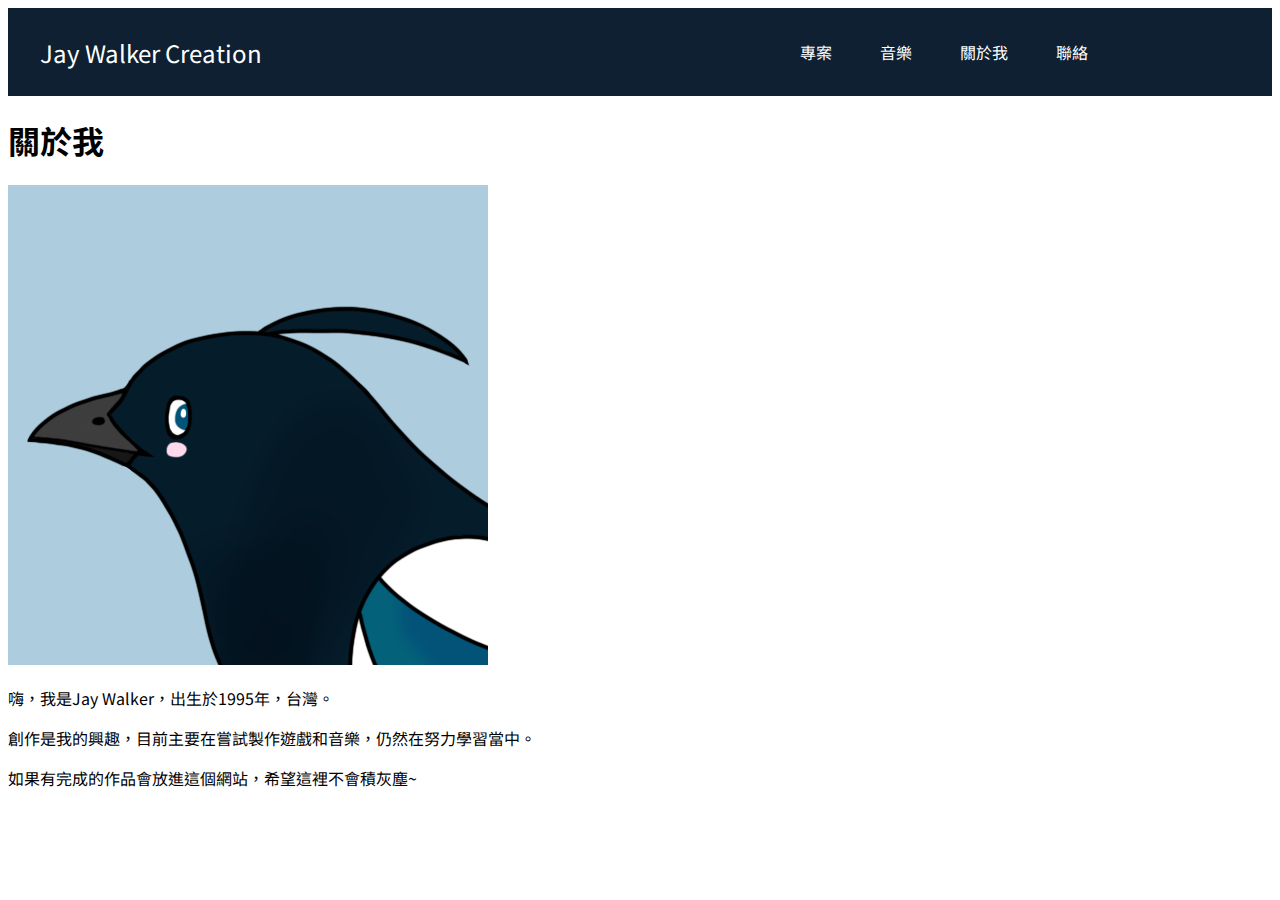
==== html/aboutMe.html @ be219a7b "add nav a id" ====
<!DOCTYPE html>
<html lang="en">
<head>
    <meta charset="UTF-8">
    <meta http-equiv="X-UA-Compatible" content="IE=edge">
    <meta name="viewport" content="width=device-width, initial-scale=1.0">
    <link rel="preconnect" href="https://fonts.gstatic.com">
    <link href="https://fonts.googleapis.com/css2?family=Noto+Sans+TC:wght@100;300;400;500;700;900&family=Noto+Serif+TC:wght@200;300;400;500;600;700;900&display=swap" rel="stylesheet">
    <link rel="stylesheet" href="../css/default.css">
    <title>Document</title>
</head>
<body>
    <header>
        <nav>
            <a id="logo" href="../index.html">Jay Walker Creation</a>
            <ul>
                <li><a href="project.html">專案</a></li>
                <li><a href="music.html">音樂</a></li>
                <li><a href="#top">關於我</a></li>
                <li><a href="contact.html">聯絡</a></li>
            </ul>
        </nav>
    </header>
    <main>
        <h1>關於我</h1>
        <img src="../img/main/profile.png" alt="">
        <p>嗨，我是Jay Walker，出生於1995年，台灣。</p>
        <p>創作是我的興趣，目前主要在嘗試製作遊戲和音樂，仍然在努力學習當中。</p>
        <p>如果有完成的作品會放進這個網站，希望這裡不會積灰塵~</p>
    </main>
</body>
</html>
---- css/default.css ----
* {
	font-family: "Noto Sans TC";
	/*border: 1px dotted red;*/
}
h1 {
	font: size 2rem;
}
h2 {
	font-size: 1.5rem;
}
h3,
h4.h5,
h6 {
	font-size: 1.2rem;
}
p,
li,
a {
	font-size: 1rem;
}

nav {
	background-color: rgb(14, 32, 49);
	display: flex;
	flex-direction: row;
	justify-content: space-between;
	align-items: center;
}
nav a {
	color: white;
	text-decoration: none;
}
nav #logo {
	padding-left: 2rem;
	font-size: 1.5rem;
}
nav ul {
	list-style: none;
	padding-right: 10rem;
	display: flex;
	flex-direction: row;
}
nav ul li {
	padding: 1rem 1.5rem;
}
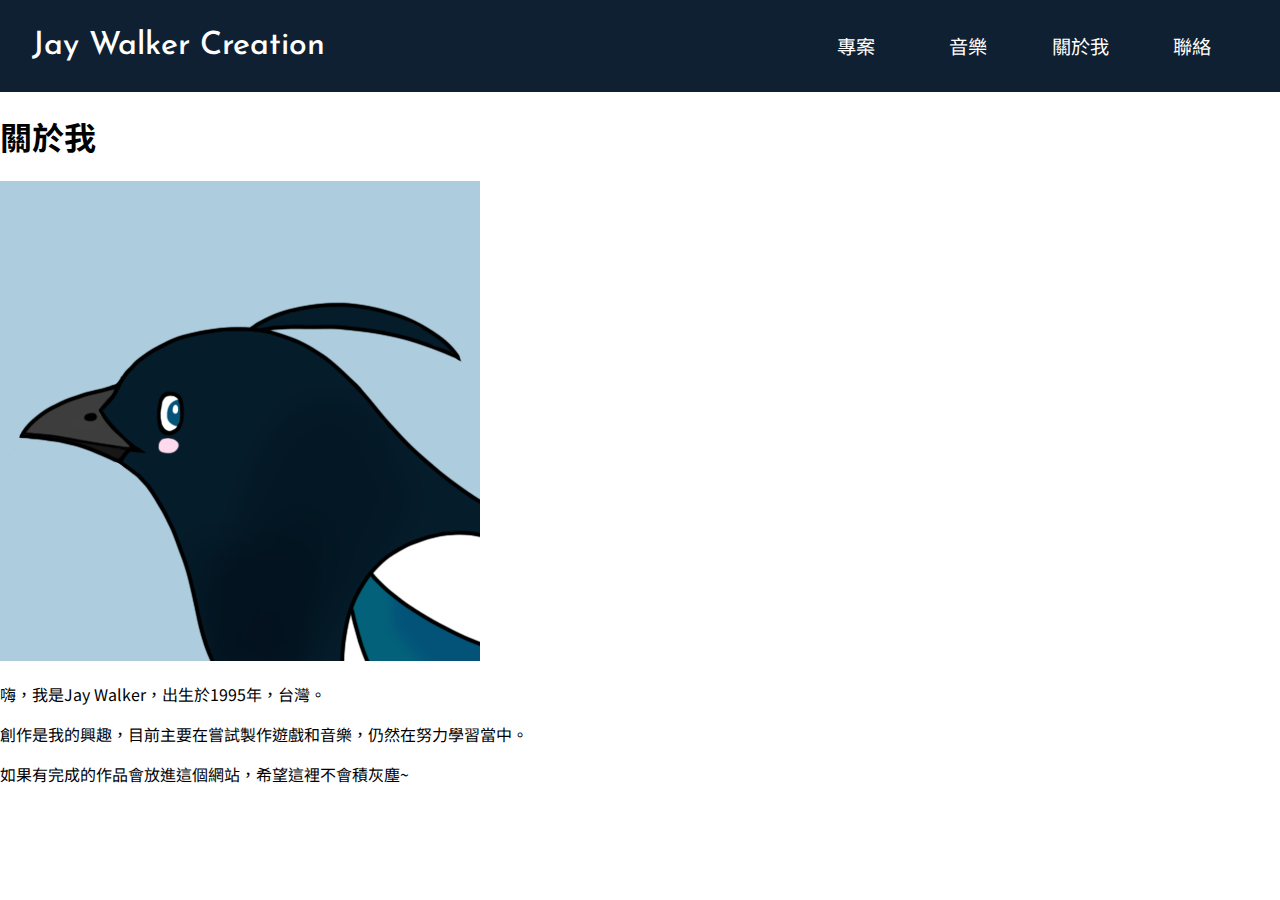
==== commit a084c2c6: "add font" ====
--- a/html/aboutMe.html
+++ b/html/aboutMe.html
@@ -6,6 +6,7 @@
     <meta name="viewport" content="width=device-width, initial-scale=1.0">
     <link rel="preconnect" href="https://fonts.gstatic.com">
     <link href="https://fonts.googleapis.com/css2?family=Noto+Sans+TC:wght@100;300;400;500;700;900&family=Noto+Serif+TC:wght@200;300;400;500;600;700;900&display=swap" rel="stylesheet">
+    <link href="https://fonts.googleapis.com/css2?family=Josefin+Sans:wght@300;400;500;600;700&display=swap" rel="stylesheet">
     <link rel="stylesheet" href="../css/default.css">
     <title>Document</title>
 </head>
--- a/css/default.css
+++ b/css/default.css
@@ -1,6 +1,9 @@
 * {
-	font-family: "Noto Sans TC";
+	font-family: "Noto Sans TC", sans-serif;
 	/*border: 1px dotted red;*/
+}
+body {
+	margin: 0;
 }
 h1 {
 	font: size 2rem;
@@ -25,6 +28,10 @@
 	flex-direction: row;
 	justify-content: space-between;
 	align-items: center;
+	/*keep showing on screen
+	position: fixed;
+	width: 100%;
+	z-index: 10;*/
 }
 nav a {
 	color: white;
@@ -32,14 +39,23 @@
 }
 nav #logo {
 	padding-left: 2rem;
-	font-size: 1.5rem;
+	font-size: 2rem;
+	font-family: "Josefin Sans", sans-serif;
+	font-weight: 500;
 }
 nav ul {
 	list-style: none;
-	padding-right: 10rem;
+	margin: 0 0;
+	padding-right: 2rem;
 	display: flex;
 	flex-direction: row;
 }
 nav ul li {
-	padding: 1rem 1.5rem;
+	padding: 2rem 1.5rem;
+	width: 4rem;
+	text-align: center;
 }
+
+nav ul li a {
+	font-size: 1.2rem;
+}
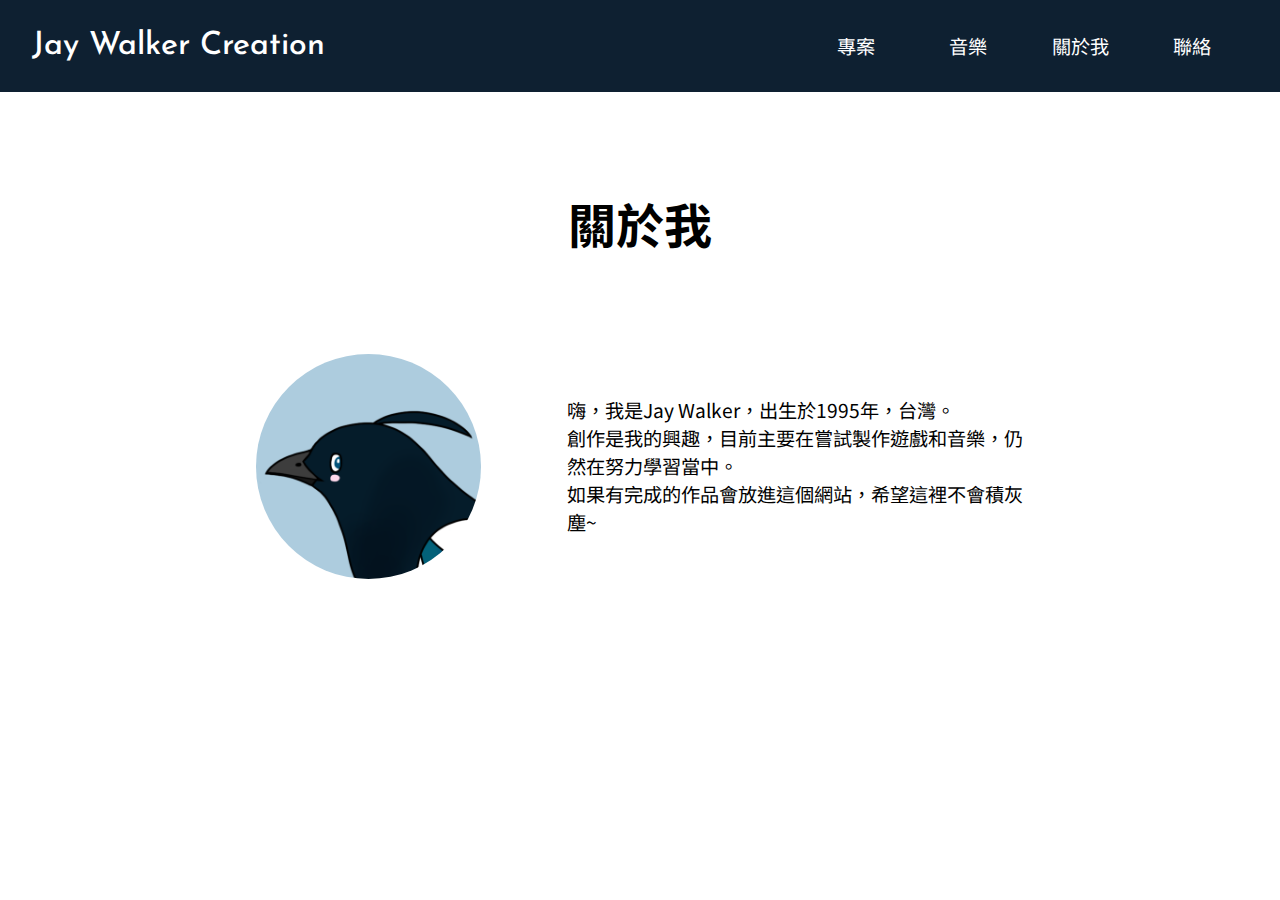
==== commit b61b83d1: "add aboutMe.css" ====
--- a/html/aboutMe.html
+++ b/html/aboutMe.html
@@ -8,7 +8,8 @@
     <link href="https://fonts.googleapis.com/css2?family=Noto+Sans+TC:wght@100;300;400;500;700;900&family=Noto+Serif+TC:wght@200;300;400;500;600;700;900&display=swap" rel="stylesheet">
     <link href="https://fonts.googleapis.com/css2?family=Josefin+Sans:wght@300;400;500;600;700&display=swap" rel="stylesheet">
     <link rel="stylesheet" href="../css/default.css">
-    <title>Document</title>
+    <link rel="stylesheet" href="../css/aboutMe.css">
+    <title>About Me</title>
 </head>
 <body>
     <header>
@@ -23,11 +24,12 @@
         </nav>
     </header>
     <main>
-        <h1>關於我</h1>
-        <img src="../img/main/profile.png" alt="">
-        <p>嗨，我是Jay Walker，出生於1995年，台灣。</p>
-        <p>創作是我的興趣，目前主要在嘗試製作遊戲和音樂，仍然在努力學習當中。</p>
-        <p>如果有完成的作品會放進這個網站，希望這裡不會積灰塵~</p>
+        <h1 class="contentsTitle">關於我</h1>
+        <div class="content">
+            <img src="../img/main/profile.png" alt="">
+            <p>嗨，我是Jay Walker，出生於1995年，台灣。<br>創作是我的興趣，目前主要在嘗試製作遊戲和音樂，仍然在努力學習當中。<br>如果有完成的作品會放進這個網站，希望這裡不會積灰塵~</p>
+        </div>
+        
     </main>
 </body>
 </html>--- a/css/default.css
+++ b/css/default.css
@@ -58,4 +58,8 @@
 
 nav ul li a {
 	font-size: 1.2rem;
+	transition: all 0.4s;
 }
+nav ul li a:hover {
+	color: #4ecdc4;
+}
--- a/css/aboutMe.css
+++ b/css/aboutMe.css
@@ -0,0 +1,26 @@
+.contentsTitle {
+	text-align: center;
+	font-size: 3rem;
+	padding: 2em 0;
+	margin: 0 0;
+}
+
+.content {
+	display: grid;
+	grid-template: 1 5/1 2;
+	grid-template-areas: "img img p p p";
+	align-items: center;
+	grid-gap: 30px;
+	margin: auto;
+	width: 60%;
+}
+
+.content img {
+	grid-area: img;
+	border-radius: 480px;
+	width: 80%;
+}
+.content p {
+	grid-area: p;
+	font-size: 1.2rem;
+}
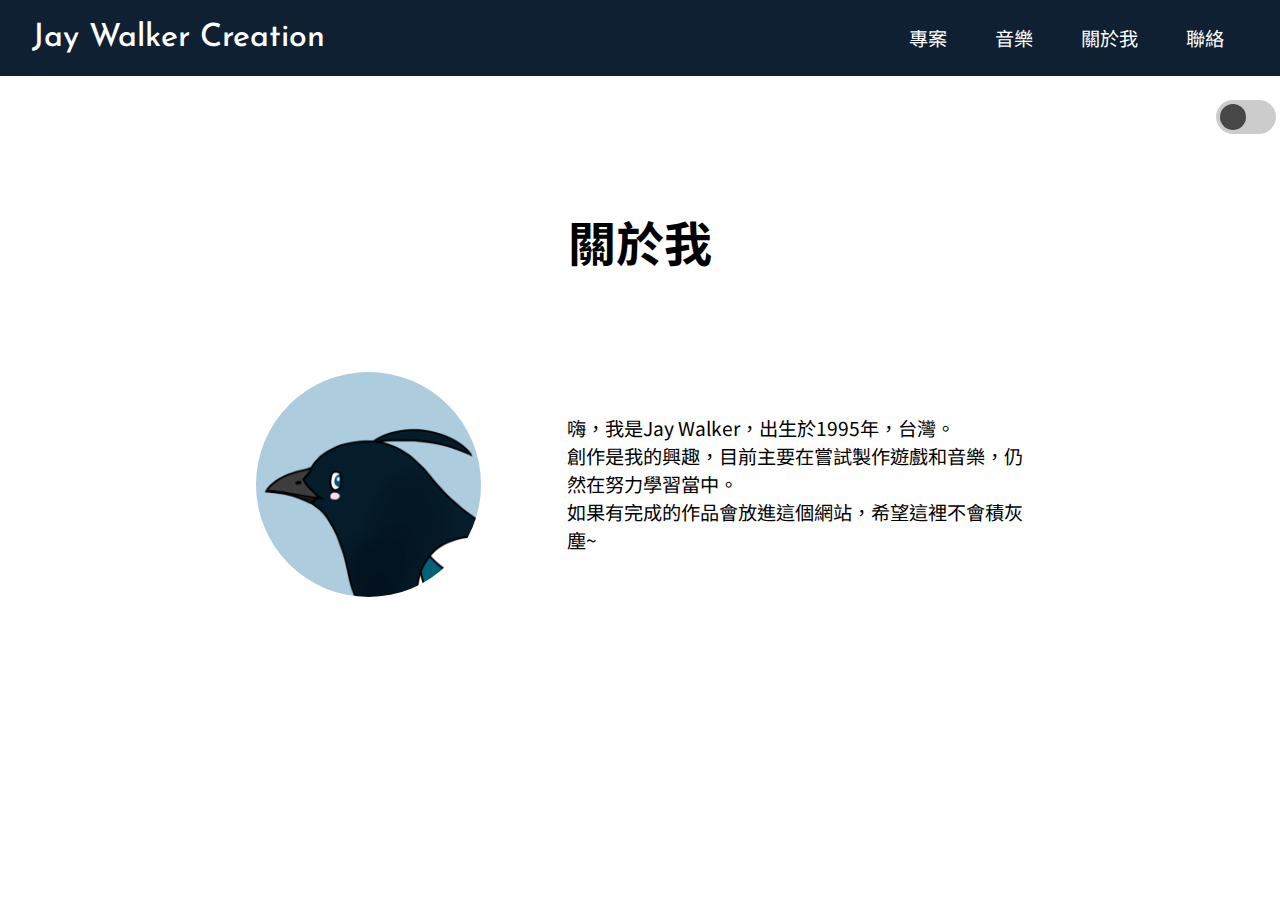
==== commit a45f9ea1: "add slide bar" ====
--- a/html/aboutMe.html
+++ b/html/aboutMe.html
@@ -24,6 +24,12 @@
         </nav>
     </header>
     <main>
+        
+        <label class="switch">
+            <input type="checkbox">
+            <span class="slider round"></span>
+        </label>
+
         <h1 class="contentsTitle">關於我</h1>
         <div class="content">
             <img src="../img/main/profile.png" alt="">
--- a/css/default.css
+++ b/css/default.css
@@ -43,23 +43,79 @@
 	font-family: "Josefin Sans", sans-serif;
 	font-weight: 500;
 }
+
 nav ul {
 	list-style: none;
-	margin: 0 0;
-	padding-right: 2rem;
+	margin: 0;
+	padding: 1.5rem 2rem 1.5rem 0;
 	display: flex;
 	flex-direction: row;
 }
 nav ul li {
-	padding: 2rem 1.5rem;
-	width: 4rem;
 	text-align: center;
 }
-
 nav ul li a {
+	padding: 1.5rem;
 	font-size: 1.2rem;
 	transition: all 0.4s;
 }
 nav ul li a:hover {
 	color: #4ecdc4;
 }
+
+/* The switch - the box around the slider */
+.switch {
+	position: relative;
+	display: inline-block;
+	top: 24px;
+	left: 95%;
+	width: 60px;
+	height: 34px;
+}
+
+/* Hide default HTML checkbox */
+.switch input {
+	opacity: 0;
+	width: 0;
+	height: 0;
+}
+
+/* The slider */
+.slider {
+	position: absolute;
+	cursor: pointer;
+	top: 0;
+	left: 0;
+	right: 0;
+	bottom: 0;
+	background-color: #ccc;
+	transition: all 0.4s;
+}
+
+.slider:before {
+	position: absolute;
+	content: "";
+	height: 26px;
+	width: 26px;
+	left: 4px;
+	bottom: 4px;
+	background-color: rgb(71, 71, 71);
+	transition: 0.4s;
+}
+
+input:checked + .slider {
+	background-color: #f8e91b;
+}
+
+input:checked + .slider:before {
+	transform: translateX(26px);
+}
+
+/* Rounded sliders */
+.slider.round {
+	border-radius: 34px;
+}
+
+.slider.round:before {
+	border-radius: 50%;
+}
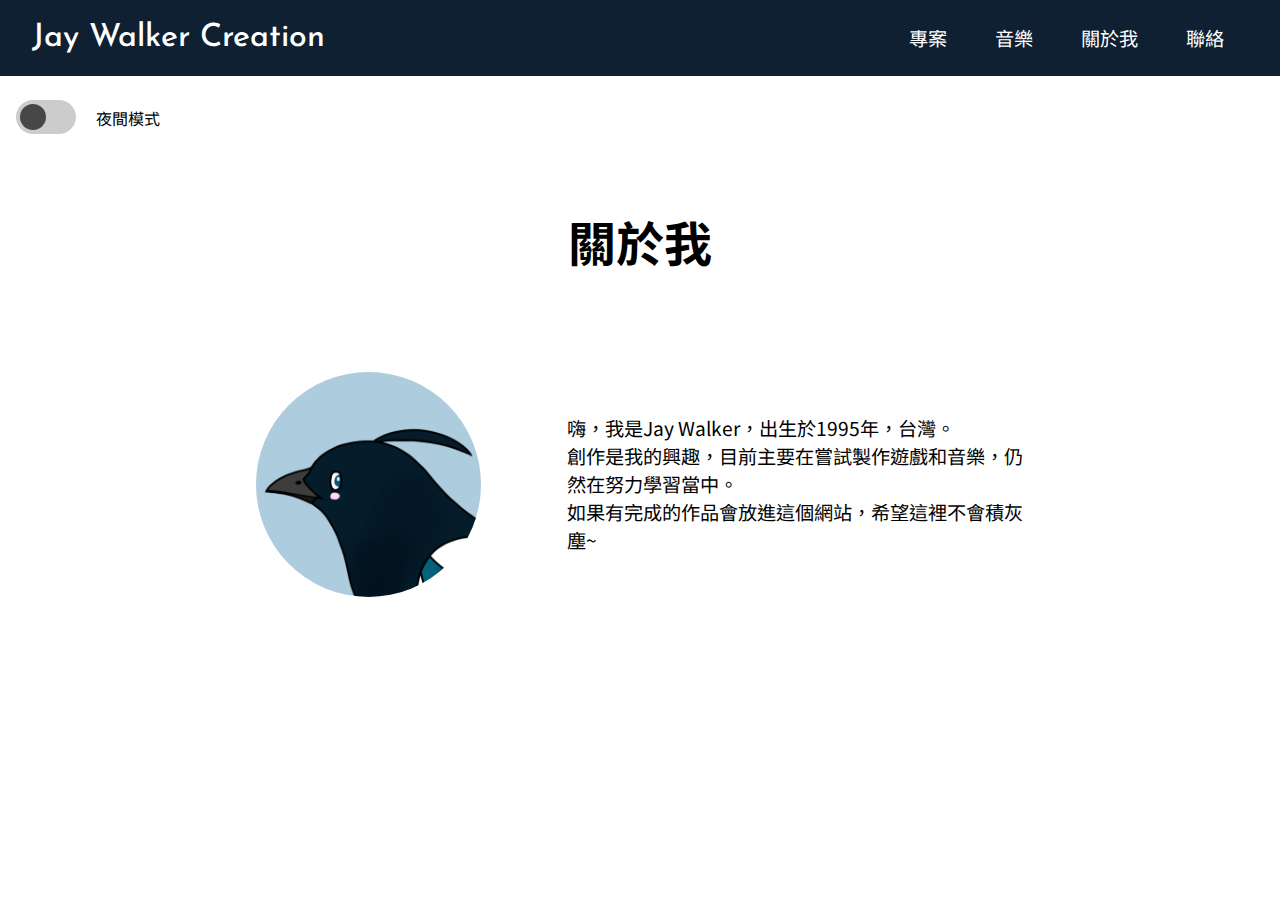
==== commit 3a65cbf4: "add nav resbosive and nightMode code fix to one js file" ====
--- a/html/aboutMe.html
+++ b/html/aboutMe.html
@@ -26,16 +26,20 @@
     <main>
         
         <label class="switch">
-            <input type="checkbox">
+            <input id="lightSwitch" type="checkbox">
             <span class="slider round"></span>
+            <p class="nightMode">夜間模式</p>
         </label>
-
-        <h1 class="contentsTitle">關於我</h1>
-        <div class="content">
+        <div class="contents nightMode">
+            <h1 class="contentsTitle">關於我</h1>
+            <div class="content">
             <img src="../img/main/profile.png" alt="">
             <p>嗨，我是Jay Walker，出生於1995年，台灣。<br>創作是我的興趣，目前主要在嘗試製作遊戲和音樂，仍然在努力學習當中。<br>如果有完成的作品會放進這個網站，希望這裡不會積灰塵~</p>
+            </div>
         </div>
         
+        
     </main>
+    <script src="../js/default.js"></script>
 </body>
 </html>--- a/css/default.css
+++ b/css/default.css
@@ -22,13 +22,14 @@
 	font-size: 1rem;
 }
 
+/*nav*/
 nav {
 	background-color: rgb(14, 32, 49);
 	display: flex;
 	flex-direction: row;
 	justify-content: space-between;
 	align-items: center;
-	/*keep showing on screen
+	/*keep showing on screen?
 	position: fixed;
 	width: 100%;
 	z-index: 10;*/
@@ -63,12 +64,12 @@
 	color: #4ecdc4;
 }
 
-/* The switch - the box around the slider */
+/*slider*/
 .switch {
 	position: relative;
 	display: inline-block;
 	top: 24px;
-	left: 95%;
+	left: 16px;
 	width: 60px;
 	height: 34px;
 }
@@ -79,7 +80,12 @@
 	width: 0;
 	height: 0;
 }
-
+.switch p {
+	position: absolute;
+	left: 5rem;
+	top: -10px;
+	width: 70px;
+}
 /* The slider */
 .slider {
 	position: absolute;
@@ -91,7 +97,7 @@
 	background-color: #ccc;
 	transition: all 0.4s;
 }
-
+/*the knob*/
 .slider:before {
 	position: absolute;
 	content: "";
@@ -102,11 +108,11 @@
 	background-color: rgb(71, 71, 71);
 	transition: 0.4s;
 }
-
+/*change color*/
 input:checked + .slider {
 	background-color: #f8e91b;
 }
-
+/*change position*/
 input:checked + .slider:before {
 	transform: translateX(26px);
 }
@@ -119,3 +125,47 @@
 .slider.round:before {
 	border-radius: 50%;
 }
+
+@media only screen and (min-width: 350px) and (max-width: 770px) {
+	nav {
+		flex-direction: column;
+	}
+	nav #logo {
+		padding: 1em 0 0;
+	}
+	nav ul {
+		flex-direction: column;
+		padding: 1rem 0 1rem;
+		width: 100%;
+	}
+	nav ul li {
+		margin: 8px 0;
+	}
+	nav ul li a {
+		padding: 8px 40%;
+		width: 100%;
+	}
+}
+@media only screen and (max-width: 350px) {
+	nav {
+		flex-direction: column;
+	}
+	nav #logo {
+		display: none;
+	}
+	nav ul {
+		flex-direction: column;
+		padding: 1rem 0 1rem;
+		width: 100%;
+	}
+	nav ul li {
+		margin: 8px 0;
+	}
+	nav ul li a {
+		padding: 8px 20%;
+		width: 100%;
+	}
+	.switch {
+		display: none;
+	}
+}
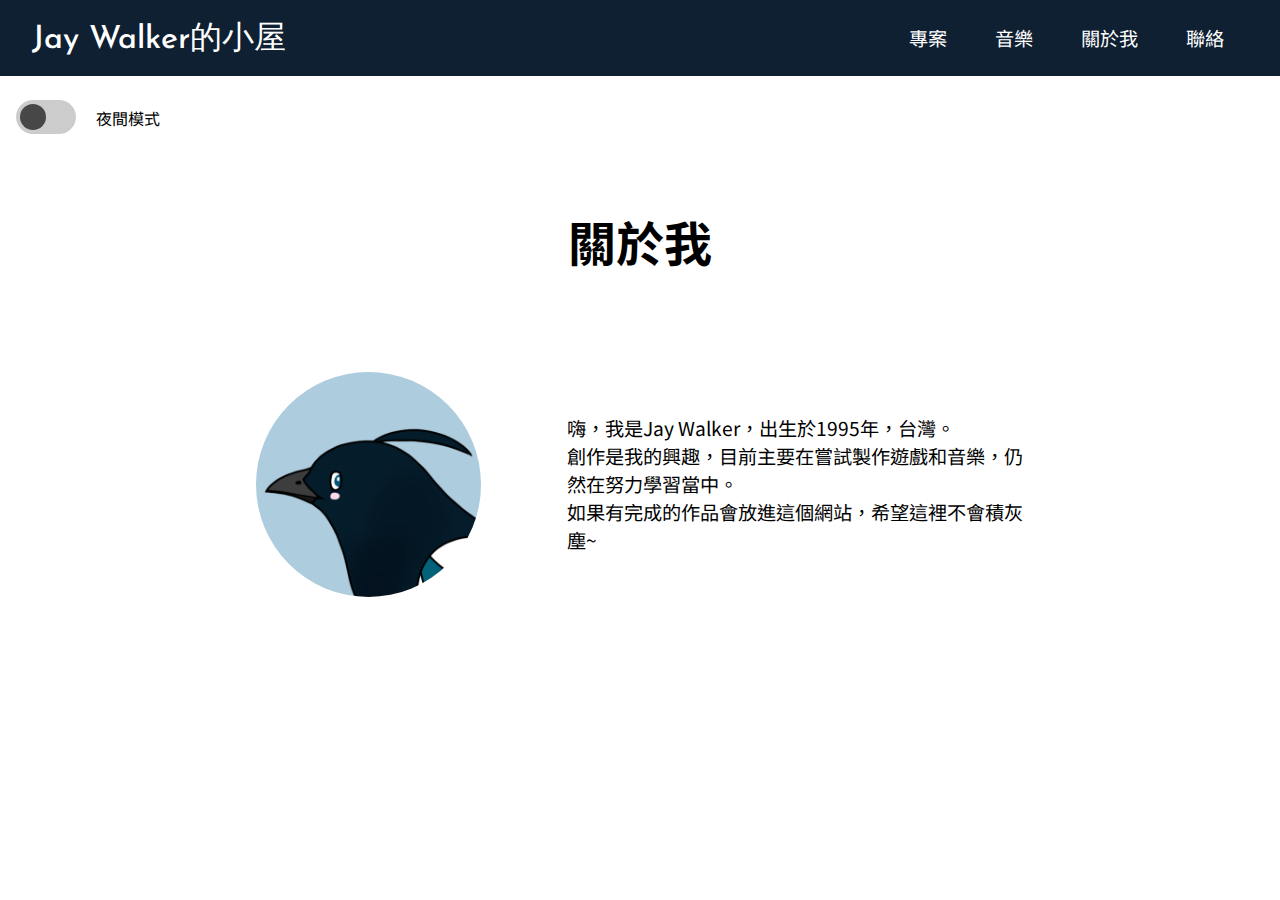
==== commit aa9c2975: "fix link text" ====
--- a/html/aboutMe.html
+++ b/html/aboutMe.html
@@ -14,7 +14,7 @@
 <body>
     <header>
         <nav>
-            <a id="logo" href="../index.html">Jay Walker Creation</a>
+            <a id="logo" href="../index.html">Jay Walker的小屋</a>
             <ul>
                 <li><a href="project.html">專案</a></li>
                 <li><a href="music.html">音樂</a></li>
--- a/css/default.css
+++ b/css/default.css
@@ -151,7 +151,7 @@
 		flex-direction: column;
 	}
 	nav #logo {
-		display: none;
+		font-size: auto;
 	}
 	nav ul {
 		flex-direction: column;
@@ -165,7 +165,4 @@
 		padding: 8px 20%;
 		width: 100%;
 	}
-	.switch {
-		display: none;
-	}
 }
--- a/css/aboutMe.css
+++ b/css/aboutMe.css
@@ -24,3 +24,29 @@
 	grid-area: p;
 	font-size: 1.2rem;
 }
+
+@media only screen and (max-width: 770px) {
+	.content {
+		display: grid;
+		grid-template: 1 3/1 2;
+		grid-template-areas:
+			"img"
+			"p";
+		align-items: center;
+		justify-items: center;
+		grid-gap: 30px;
+		margin: auto;
+		padding-bottom: 3rem;
+		width: 60%;
+	}
+
+	.content img {
+		grid-area: img;
+		border-radius: 480px;
+		width: 70%;
+	}
+	.content p {
+		grid-area: p;
+		font-size: 1.2rem;
+	}
+}
